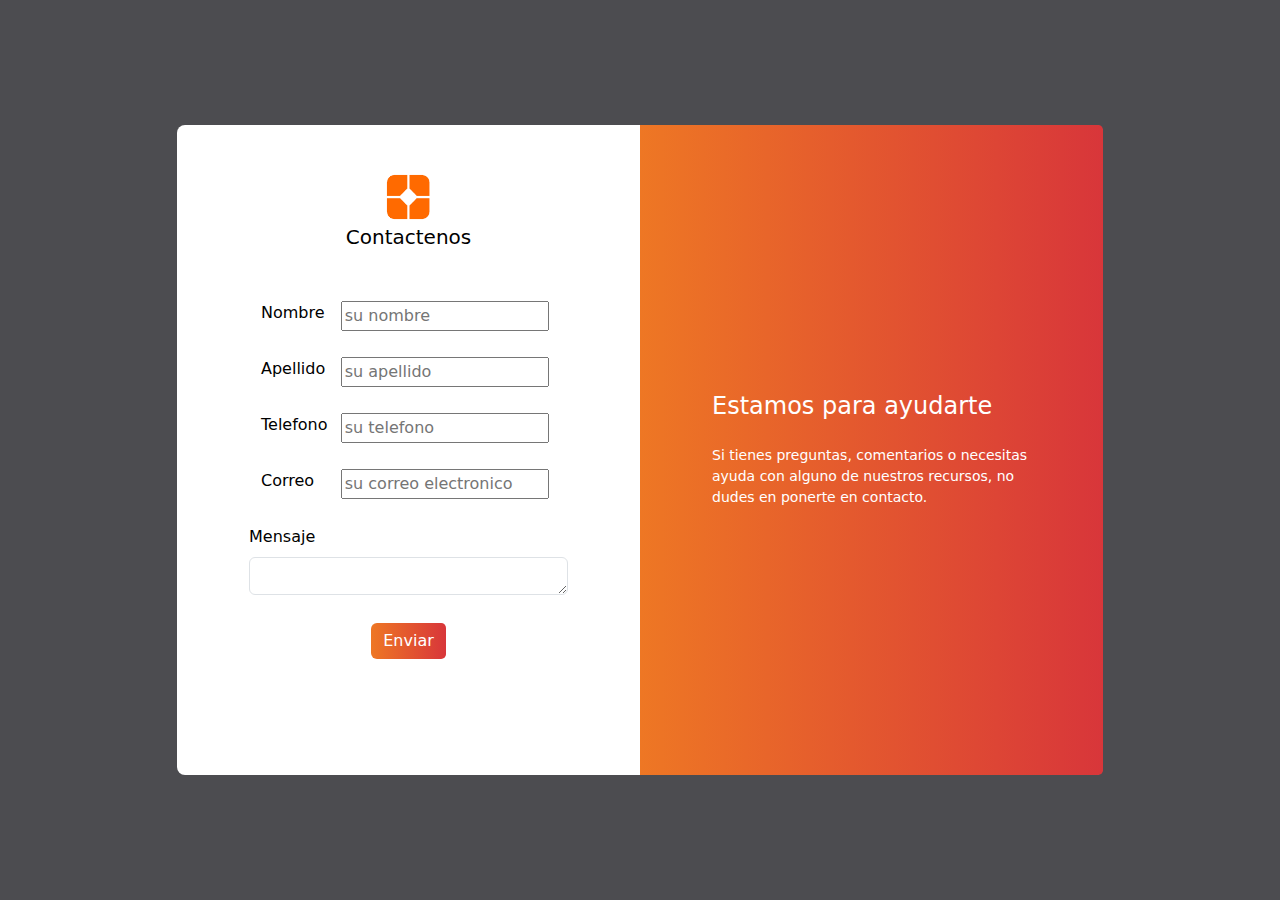
==== contactenos.html @ 642c9b49 "Add files via upload" ====
<!doctype html>
<html lang="en">

<head>
  <meta charset="utf-8">
  <meta name="viewport" content="width=device-width, initial-scale=1">
  <title>Recursos para desarrolladores</title>

  <link href="https://cdn.jsdelivr.net/npm/bootstrap@5.3.3/dist/css/bootstrap.min.css" rel="stylesheet"
    integrity="sha384-QWTKZyjpPEjISv5WaRU9OFeRpok6YctnYmDr5pNlyT2bRjXh0JMhjY6hW+ALEwIH" crossorigin="anonymous">
  <link rel="stylesheet" href="css/contactenos.css">
<script src="script/Validar.js"></script>
    
</head>

<body>

  <div class="container-fluid">
    

    <section class="h-100 gradient-form" style="background-color: rgb(76, 76, 80);">
      <div class="container py-5 h-100">
        <div class="row d-flex justify-content-center align-items-center h-100">
          <div class="col-xl-10">
            <div class="card rounded-3 text-black btn-login">
              <div class="row g-0">
                <div class="col-lg-6">
                  <div class="card-body p-md-5 mx-md-4">

                    <div class="text-center">
                      <a href="index.html"><img src="img/logo.png" style="width:15%;"
                          alt="logo"></a>
                      <h5 class="mt-1 mb-5 pb-1">Contactenos</h5>
                    </div>

                    <form onsubmit="return Validar()">
                      
                      <div class="container">
                        <div class="row" id="nombre">
                          <div class="col-3"><label class="form-label" for="nom">Nombre</label></div>
                          <div class="col-9"><input type="text" id="nom"  placeholder="su nombre"></div>
                        </div><br>
                        <div class="row" id="apellido">
                          <div class="col-3"><label class="form-label" for="ape">Apellido</label></div>
                          <div class="col-9"><input type="text" id="ape"  placeholder="su apellido" /></div>
                        </div><br>
                        <div class="row" id="telefono">
                          <div class="col-3"><label class="form-label" for="tel">Telefono</label></div>
                          <div class="col-9"><input type="tel" id="tel"  placeholder="su telefono" /></div>
                        </div><br>
                        <div class="row" id="correo">
                          <div class="col-3"><label class="form-label" for="email">Correo</label></div>
                          <div class="col-9"><input type="email" id="email"  placeholder="su correo electronico" ></div>
                        </div><br>
                        

                      </div>
                      

                      <label class="form-label" for="textarea">Mensaje</label>
                      <textarea class="form-control" id="textarea" name="textarea" style="height: 10px;"></textarea><br>


                      <div class="text-center pt-1 mb-5 pb-1">
                        <button type="submit" data-mdb-ripple-init
                          class="btn btn-primary btn-block fa-lg gradient-custom-2 mb-3 btn-login" type="button">
                          Enviar
                        </button>
                        <div id="error" style="color: red; font-size: 10px; text-align: left;"></div>
                      </div>
                      
                    </form>
                    

                  </div>
                </div>
                <div class="col-lg-6 d-flex align-items-center gradient-custom-2 btn-login">
                  <div class="text-white px-3 py-4 p-md-5 mx-md-4">
                    <h4 class="mb-4">Estamos para ayudarte</h4>
                       <p class="small mb-0">Si tienes preguntas, comentarios o necesitas ayuda 
                        con alguno de nuestros recursos, no dudes en ponerte en contacto.</p>

                  </div>
                </div>
              </div>
            </div>
          </div>
        </div>
      </div>
    </section>

  </div>
  <script src="https://cdn.jsdelivr.net/npm/bootstrap@5.3.3/dist/js/bootstrap.bundle.min.js"
    integrity="sha384-YvpcrYf0tY3lHB60NNkmXc5s9fDVZLESaAA55NDzOxhy9GkcIdslK1eN7N6jIeHz"
    crossorigin="anonymous"></script>
</body>

</html>
---- css/contactenos.css ----
body {
    background-color: rgb(76, 76, 80);
    margin: 0;
  }
  .container-fluid {
    padding: 0;
  }
  .gradient-form {
    background-color: rgb(76, 76, 80);
    height: 100vh;
  }



.gradient-custom-2 {
    /* fallback for old browsers */
    background: #fccb90;
    
    /* Chrome 10-25, Safari 5.1-6 */
    background: -webkit-linear-gradient(to right, #ee7724, #d8363a);
    
    /* W3C, IE 10+/ Edge, Firefox 16+, Chrome 26+, Opera 12+, Safari 7+ */
    background: linear-gradient(to right, #ee7724, #d8363a);
    }
    
    @media (min-width: 768px) {
    .gradient-form {
    height: 100vh !important;
    }
    }
    @media (min-width: 769px) {
    .gradient-custom-2 {
    border-top-right-radius: .3rem;
    border-bottom-right-radius: .3rem;
    }
    }

    .btn-login {
        border: none;
    }
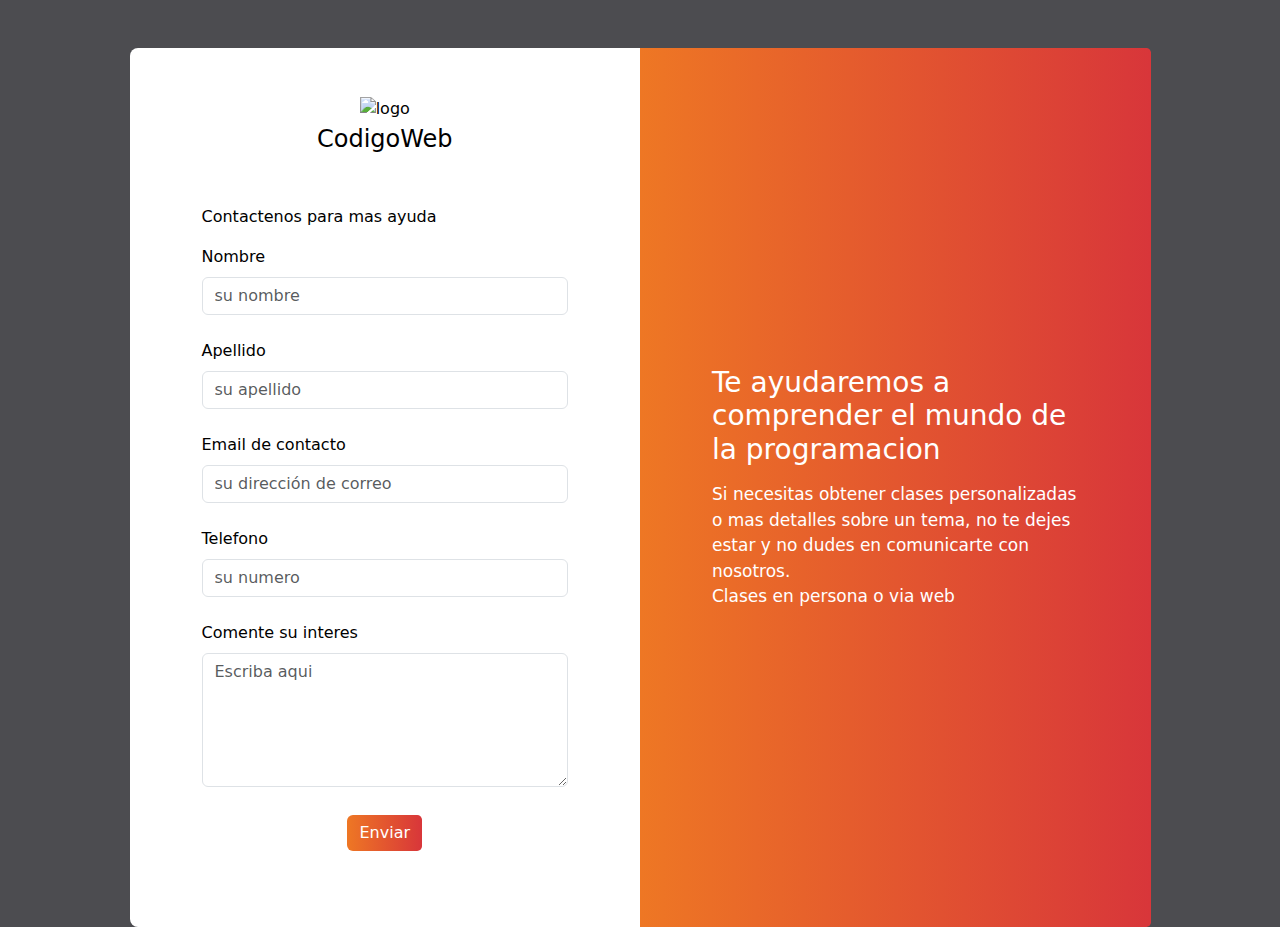
==== commit ef481a44: "cambio contactenos.html" ====
--- a/contactenos.html
+++ b/contactenos.html
@@ -8,8 +8,8 @@
 
   <link href="https://cdn.jsdelivr.net/npm/bootstrap@5.3.3/dist/css/bootstrap.min.css" rel="stylesheet"
     integrity="sha384-QWTKZyjpPEjISv5WaRU9OFeRpok6YctnYmDr5pNlyT2bRjXh0JMhjY6hW+ALEwIH" crossorigin="anonymous">
-  <link rel="stylesheet" href="css/contactenos.css">
-<script src="script/Validar.js"></script>
+  <link rel="stylesheet" href="/css/contactenos.css">
+  <script src="script/Validar.js"></script>
     
 </head>
 
@@ -18,81 +18,91 @@
   <div class="container-fluid">
     
 
-    <section class="h-100 gradient-form" style="background-color: rgb(76, 76, 80);">
-      <div class="container py-5 h-100">
-        <div class="row d-flex justify-content-center align-items-center h-100">
-          <div class="col-xl-10">
-            <div class="card rounded-3 text-black btn-login">
-              <div class="row g-0">
-                <div class="col-lg-6">
-                  <div class="card-body p-md-5 mx-md-4">
-
-                    <div class="text-center">
-                      <a href="index.html"><img src="img/logo.png" style="width:15%;"
-                          alt="logo"></a>
-                      <h5 class="mt-1 mb-5 pb-1">Contactenos</h5>
+    <div class="container-fluid" id="contactenos">
+        <section class="h-100 gradient-form" style="background-color: rgba(76, 76, 80, 0.801);">
+            <div class="container py-5 h-100">
+                <div class="row d-flex justify-content-center align-items-center h-100">
+                    <div class="col-xl-11">
+                        <div class="card rounded-3 text-black btn-login">
+                            <div class="row g-0">
+                                <div class="col-lg-6">
+                                    <div class="card-body p-md-5 mx-md-4">
+                                        <div class="text-center">
+                                            <img src="/iconos/logo.png" style="width:20%;" alt="logo">
+                                            <h4 class="mt-1 mb-5 pb-1">CodigoWeb</h4>
+                                        </div>
+    
+                                        <form id="formularioContacto">
+                                            <p>Contactenos para mas ayuda</p>
+    
+                                            <div class="form-outline mb-4">
+                                                <label class="form-label" for="nom">Nombre</label>
+                                                <input type="text" id="nom" class="form-control" placeholder="su nombre" />
+                                            </div>
+    
+                                            <div class="form-outline mb-4">
+                                                <label class="form-label" for="ape">Apellido</label>
+                                                <input type="text" id="ape" class="form-control" placeholder="su apellido" />
+                                            </div>
+    
+                                            <div class="form-outline mb-4">
+                                                <label class="form-label" for="email">Email de contacto</label>
+                                                <input type="email" id="email" class="form-control" placeholder="su dirección de correo" />
+                                            </div>
+    
+                                            <div class="form-outline mb-4">
+                                                <label class="form-label" for="tel">Telefono</label>
+                                                <input type="number" id="tel" class="form-control" placeholder="su numero" />
+                                            </div>
+    
+                                            <div class="form-outline mb-4">
+                                                <label class="form-label" for="textArea">Comente su interes</label>
+                                                <textarea id="textArea" class="form-control" placeholder="Escriba aqui" rows="5"></textarea>
+                                            </div>
+    
+                                            <div class="text-center pt-1 mb-2 pb-1">
+                                                <button class="btn btn-primary btn-block fa-lg gradient-custom-2 mb-3 btn-login" type="button" onclick="Valida()">Enviar</button>
+                                            </div>
+                                        </form>
+                                        <div id="Error"></div>
+                                    </div>
+                                </div>
+                                <div class="col-lg-6 d-flex align-items-center gradient-custom-2 btn-login">
+                                    <div class="text-white px-3 py-4 p-md-5 mx-md-4">
+                                        <h4 class="mb-3" style="font-size: 28px;">Te ayudaremos a comprender el mundo de la programacion</h4>
+                                        <p class="small mb-0" style="font-size: 17px;">Si necesitas obtener clases personalizadas o mas detalles sobre un tema, no te dejes estar y no dudes en comunicarte con nosotros. <br>Clases en persona o via web</p>
+                                    </div>
+                                </div>
+                            </div>
+                        </div>
                     </div>
-
-                    <form onsubmit="return Validar()">
-                      
-                      <div class="container">
-                        <div class="row" id="nombre">
-                          <div class="col-3"><label class="form-label" for="nom">Nombre</label></div>
-                          <div class="col-9"><input type="text" id="nom"  placeholder="su nombre"></div>
-                        </div><br>
-                        <div class="row" id="apellido">
-                          <div class="col-3"><label class="form-label" for="ape">Apellido</label></div>
-                          <div class="col-9"><input type="text" id="ape"  placeholder="su apellido" /></div>
-                        </div><br>
-                        <div class="row" id="telefono">
-                          <div class="col-3"><label class="form-label" for="tel">Telefono</label></div>
-                          <div class="col-9"><input type="tel" id="tel"  placeholder="su telefono" /></div>
-                        </div><br>
-                        <div class="row" id="correo">
-                          <div class="col-3"><label class="form-label" for="email">Correo</label></div>
-                          <div class="col-9"><input type="email" id="email"  placeholder="su correo electronico" ></div>
-                        </div><br>
-                        
-
-                      </div>
-                      
-
-                      <label class="form-label" for="textarea">Mensaje</label>
-                      <textarea class="form-control" id="textarea" name="textarea" style="height: 10px;"></textarea><br>
-
-
-                      <div class="text-center pt-1 mb-5 pb-1">
-                        <button type="submit" data-mdb-ripple-init
-                          class="btn btn-primary btn-block fa-lg gradient-custom-2 mb-3 btn-login" type="button">
-                          Enviar
-                        </button>
-                        <div id="error" style="color: red; font-size: 10px; text-align: left;"></div>
-                      </div>
-                      
-                    </form>
-                    
-
-                  </div>
                 </div>
-                <div class="col-lg-6 d-flex align-items-center gradient-custom-2 btn-login">
-                  <div class="text-white px-3 py-4 p-md-5 mx-md-4">
-                    <h4 class="mb-4">Estamos para ayudarte</h4>
-                       <p class="small mb-0">Si tienes preguntas, comentarios o necesitas ayuda 
-                        con alguno de nuestros recursos, no dudes en ponerte en contacto.</p>
-
-                  </div>
-                </div>
-              </div>
             </div>
-          </div>
-        </div>
-      </div>
-    </section>
+        </section>
+    </div>
 
   </div>
+  <!--MODAL PARA FORMULARIO-->
+  <div class="modal fade" id="staticBackdrop" data-bs-backdrop="static" data-bs-keyboard="false" tabindex="-1" aria-labelledby="staticBackdropLabel" aria-hidden="true">
+    <div class="modal-dialog">
+        <div class="modal-content" style="background-color: rgba(238, 170, 69, 0.884);">
+            <div class="modal-header"  style="border-bottom: none;">
+            <h1 class="modal-title fs-5" id="staticBackdropLabel">Envio Exitoso</h1>
+            <button type="button" class="btn-close" data-bs-dismiss="modal" aria-label="Cruz"></button>
+            </div>
+            <div class="modal-body">
+                Hemos recibido su consulta.Gracias por comunicarse con nosotros,pronto nos pondremos en contacto con usted
+            </div>
+            <div class="modal-footer" style="border-top: none;">
+            <button type="button" class="btn btn-secondary" data-bs-dismiss="modal" style="background-color: rgba(90, 90, 90, 0.842);">Comprendido</button>
+            </div>
+        </div>
+    </div>
+</div>
+  
   <script src="https://cdn.jsdelivr.net/npm/bootstrap@5.3.3/dist/js/bootstrap.bundle.min.js"
     integrity="sha384-YvpcrYf0tY3lHB60NNkmXc5s9fDVZLESaAA55NDzOxhy9GkcIdslK1eN7N6jIeHz"
     crossorigin="anonymous"></script>
 </body>
 
-</html>+</html>
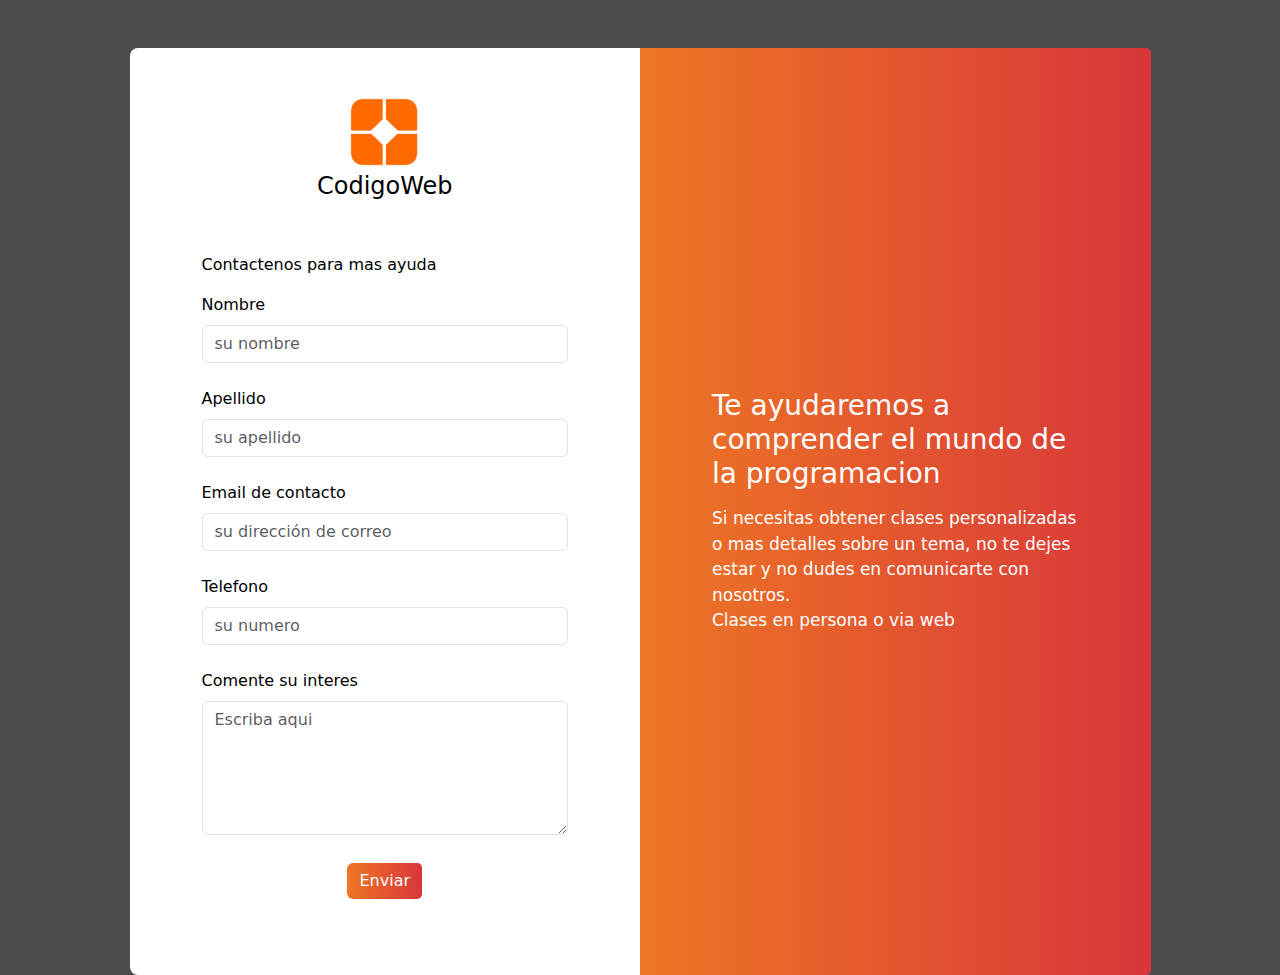
==== commit 3750f55a: "logo contactenos.html" ====
--- a/contactenos.html
+++ b/contactenos.html
@@ -28,7 +28,7 @@
                                 <div class="col-lg-6">
                                     <div class="card-body p-md-5 mx-md-4">
                                         <div class="text-center">
-                                            <img src="/iconos/logo.png" style="width:20%;" alt="logo">
+                                            <img src="/img/logo.png" style="width:20%;" alt="logo">
                                             <h4 class="mt-1 mb-5 pb-1">CodigoWeb</h4>
                                         </div>
     
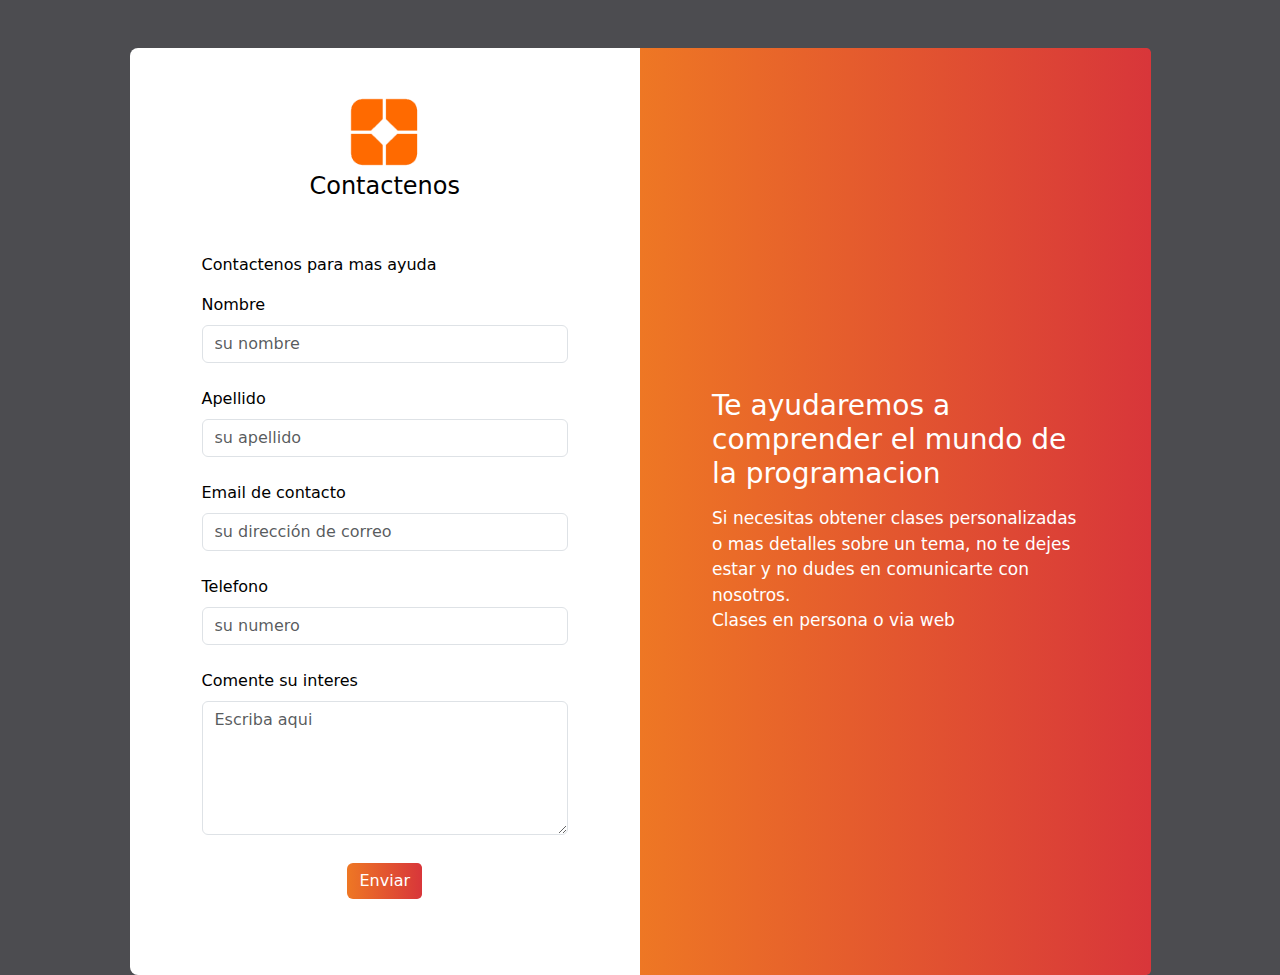
==== commit 66dceb1c: "camb contactenos.html" ====
--- a/contactenos.html
+++ b/contactenos.html
@@ -8,7 +8,7 @@
 
   <link href="https://cdn.jsdelivr.net/npm/bootstrap@5.3.3/dist/css/bootstrap.min.css" rel="stylesheet"
     integrity="sha384-QWTKZyjpPEjISv5WaRU9OFeRpok6YctnYmDr5pNlyT2bRjXh0JMhjY6hW+ALEwIH" crossorigin="anonymous">
-  <link rel="stylesheet" href="/css/contactenos.css">
+  <link rel="stylesheet" href="css/contactenos.css">
   <script src="script/Validar.js"></script>
     
 </head>
@@ -28,8 +28,8 @@
                                 <div class="col-lg-6">
                                     <div class="card-body p-md-5 mx-md-4">
                                         <div class="text-center">
-                                            <img src="/img/logo.png" style="width:20%;" alt="logo">
-                                            <h4 class="mt-1 mb-5 pb-1">CodigoWeb</h4>
+                                            <img src="img/logo.png" style="width:20%;" alt="logo">
+                                            <h4 class="mt-1 mb-5 pb-1">Contactenos</h4>
                                         </div>
     
                                         <form id="formularioContacto">
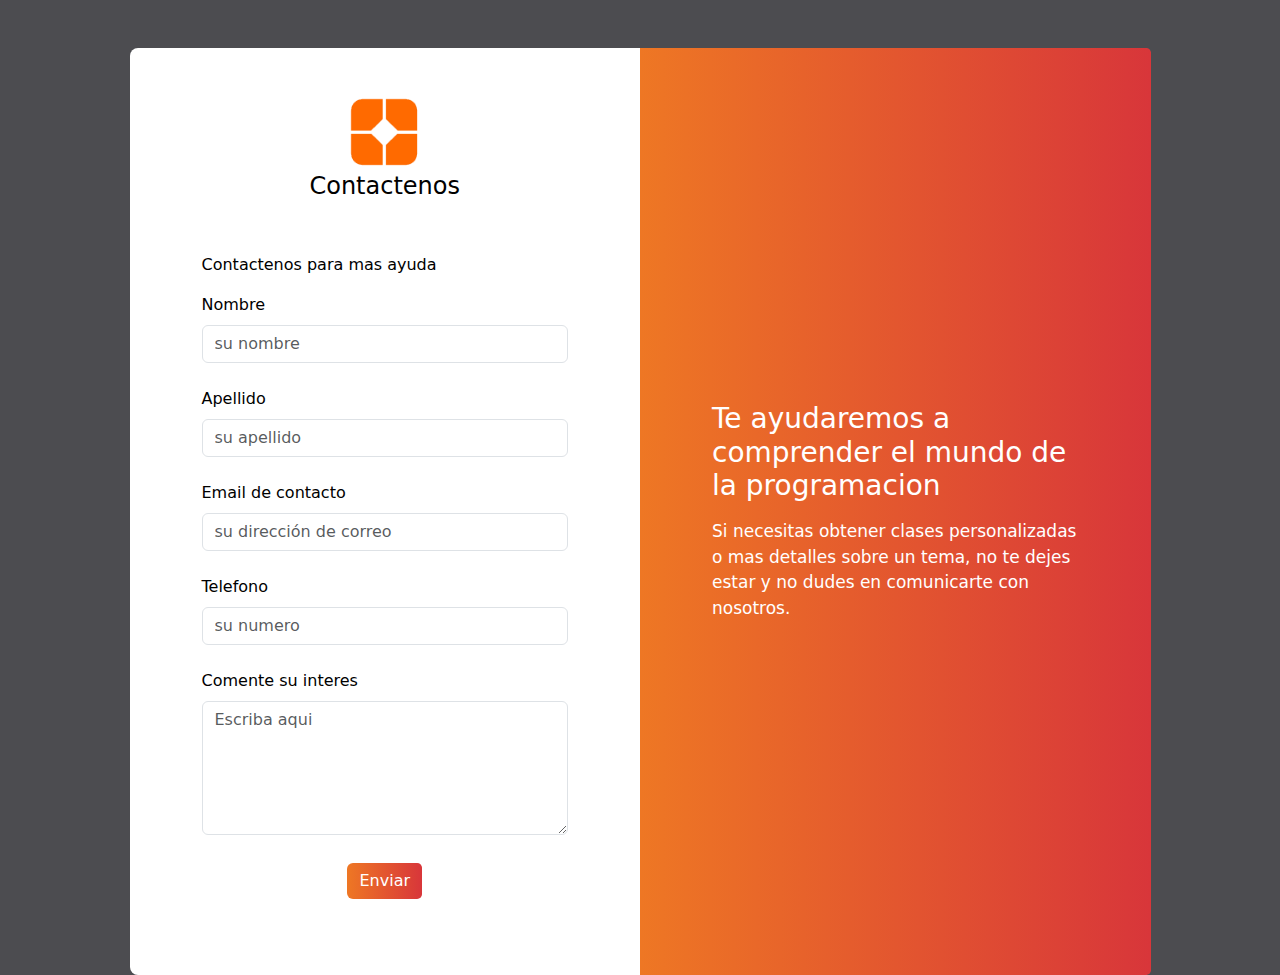
==== commit 49c34d7b: "Update contactenos.html" ====
--- a/contactenos.html
+++ b/contactenos.html
@@ -70,7 +70,7 @@
                                 <div class="col-lg-6 d-flex align-items-center gradient-custom-2 btn-login">
                                     <div class="text-white px-3 py-4 p-md-5 mx-md-4">
                                         <h4 class="mb-3" style="font-size: 28px;">Te ayudaremos a comprender el mundo de la programacion</h4>
-                                        <p class="small mb-0" style="font-size: 17px;">Si necesitas obtener clases personalizadas o mas detalles sobre un tema, no te dejes estar y no dudes en comunicarte con nosotros. <br>Clases en persona o via web</p>
+                                        <p class="small mb-0" style="font-size: 17px;">Si necesitas obtener clases personalizadas o mas detalles sobre un tema, no te dejes estar y no dudes en comunicarte con nosotros.</p>
                                     </div>
                                 </div>
                             </div>
--- a/css/contactenos.css
+++ b/css/contactenos.css
@@ -22,6 +22,17 @@
     /* W3C, IE 10+/ Edge, Firefox 16+, Chrome 26+, Opera 12+, Safari 7+ */
     background: linear-gradient(to right, #ee7724, #d8363a);
     }
+/* Estilo para quitar las flechas en navegadores Webkit (Chrome, Safari, Opera) */
+    input[type=number]::-webkit-outer-spin-button,
+    input[type=number]::-webkit-inner-spin-button {
+         -webkit-appearance: none;
+         margin: 0;
+    }
+
+ /* Estilo para quitar las flechas en Firefox */
+     input[type=number] {
+         -moz-appearance: textfield;
+     }
     
     @media (min-width: 768px) {
     .gradient-form {
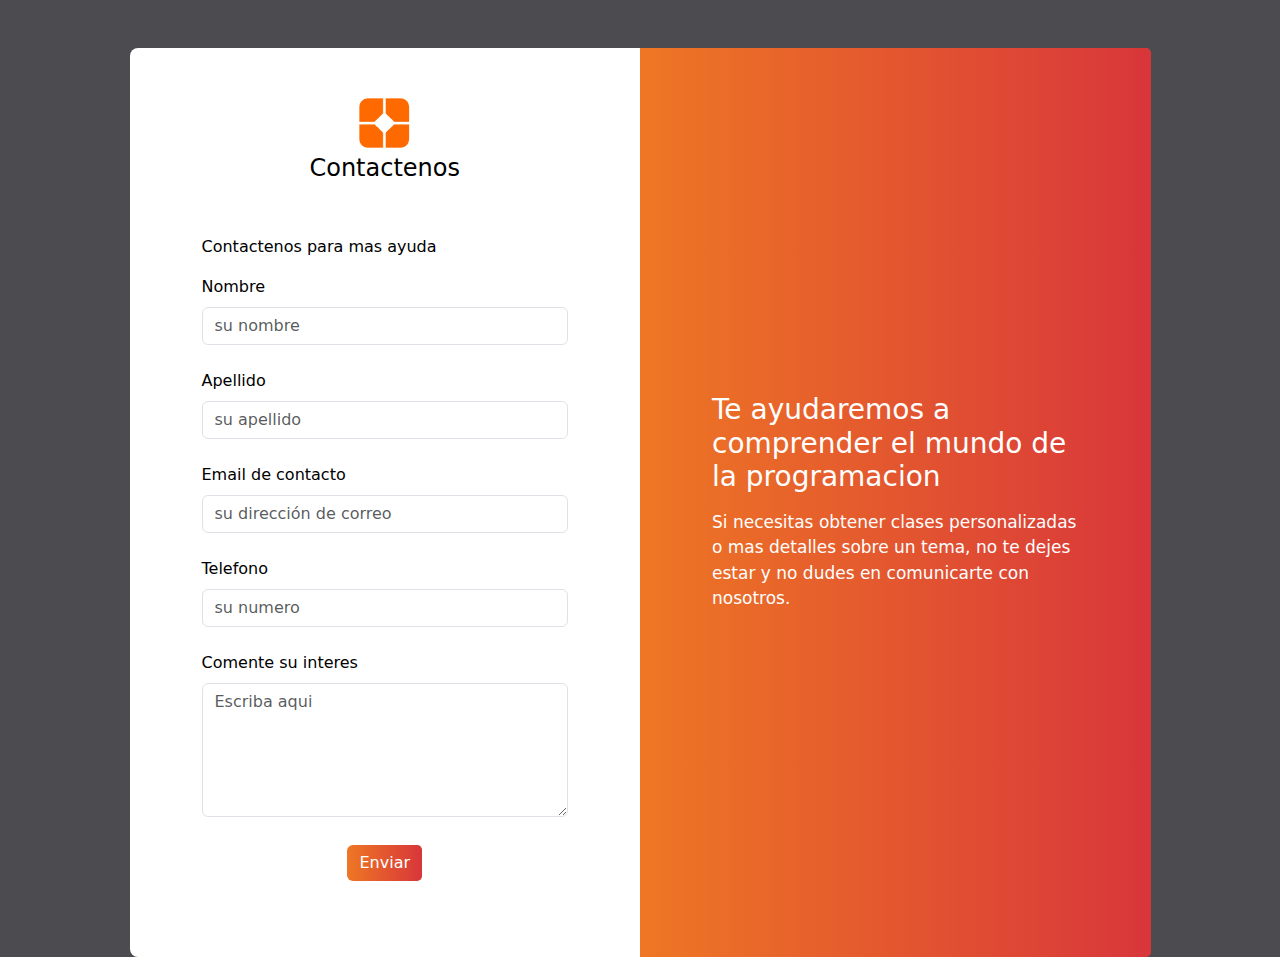
==== commit 598ee066: "Update contactenos.html" ====
--- a/contactenos.html
+++ b/contactenos.html
@@ -28,7 +28,7 @@
                                 <div class="col-lg-6">
                                     <div class="card-body p-md-5 mx-md-4">
                                         <div class="text-center">
-                                            <img src="img/logo.png" style="width:20%;" alt="logo">
+                                            <a href="index.html"><img src="img/logo.png" style="width:15%;" alt="logo"></a>
                                             <h4 class="mt-1 mb-5 pb-1">Contactenos</h4>
                                         </div>
     
